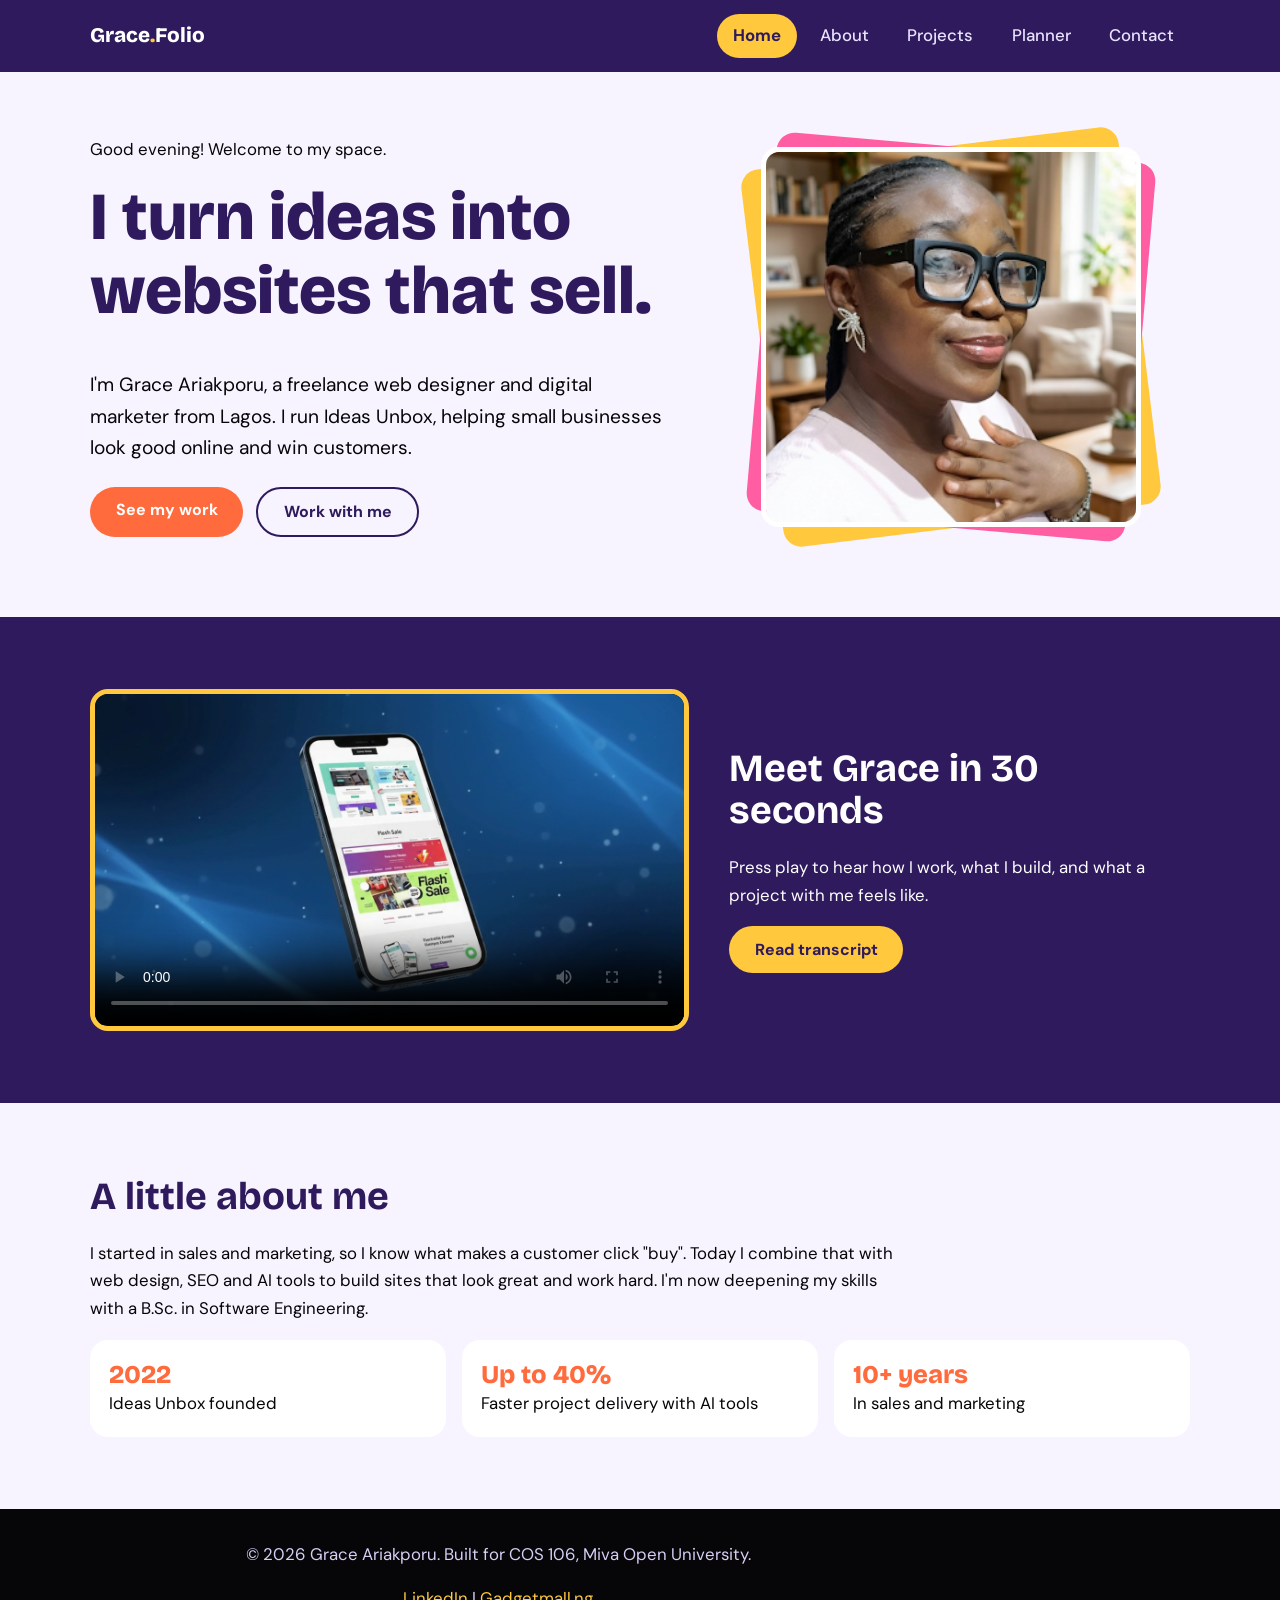
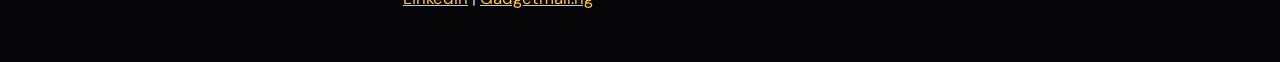
==== index.html @ b6c4aa66 "Add files via upload" ====
<!doctype html>
<html lang="en">
  <head>
    <meta charset="UTF-8" />
    <meta name="viewport" content="width=device-width, initial-scale=1" />
    <meta
      name="description"
      content="Grace Ariakporu: web designer, digital marketer and Software Engineering student."
    />
    <title>Home | Grace folio</title>
    <link rel="preconnect" href="https://fonts.googleapis.com" />
    <link rel="preconnect" href="https://fonts.gstatic.com" crossorigin />
    <link
      href="https://fonts.googleapis.com/css2?family=Bricolage+Grotesque:wght@500;700;800&family=DM+Sans:wght@400;500;700&display=swap"
      rel="stylesheet"
    />
    <link rel="stylesheet" href="css/style.css" />
  </head>
  <body>
    <a class="skip" href="#main " hidden >Skip to content</a>
    <header class="site-header">
      <div class="container nav-bar">
        <a class="logo" href="index.html">Grace<span>.</span>Folio</a>
        <button
          class="menu-btn"
          id="menuBtn"
          aria-expanded="false"
          aria-controls="navLinks"
        >
          Menu
        </button>
        <nav aria-label="Main navigation">
          <ul class="nav-links" id="navLinks">
            <li><a href="index.html" aria-current="page">Home</a></li>
            <li><a href="about.html">About</a></li>
            <li><a href="projects.html">Projects</a></li>
            <li><a href="planner.html">Planner</a></li>
            <li><a href="contact.html">Contact</a></li>
          </ul>
        </nav>
      </div>
    </header>
    <main id="main">
      <section class="hero">
        <div class="container hero-grid">
          <div>
            <p id="greeting">Welcome to my space.</p>
            <h1>I turn ideas into websites that sell.</h1>
            <p class="lead">
              I'm Grace Ariakporu, a freelance web designer and digital marketer
              from Lagos. I run Ideas Unbox, helping small businesses look good
              online and win customers.
            </p>
            <div class="btn-row">
              <a class="btn" href="projects.html">See my work</a>
              <a class="btn ghost" href="contact.html">Work with me</a>
            </div>
          </div>
          <div class="photo-box">
            <img
              src="img/myprofile 3.png"
              alt="Portrait of Grace Ariakporu"
              width="600"
              height="600"
            />
          </div>
        </div>
      </section>

      <section class="video-band" aria-labelledby="video-h">
        <div class="container video-grid">
          <div class="video-frame">
            <video
              controls
              preload="metadata"
              poster="img/vd-place-holder 2.jpeg"
            >
              <source src="video/meetgrace.mp4" type="video/mp4" />
              <track
                kind="captions"
                src="video/meetgrace.mp4"
                srclang="en"
                label="English"
              />
              Your browser does not support the video tag.
            </video>
          </div>
          <div>
            <h2 id="video-h">Meet Grace in 30 seconds</h2>
            <p>
              Press play to hear how I work, what I build, and what a project
              with me feels like.
            </p>
            <button class="btn alt" id="transcriptBtn" type="button">
              Read transcript
            </button>
            <div class="transcript" id="transcript" hidden>
              <p>
                Hi, I’m Grace Ariakporu, and welcome to my portfolio.
                I’m a web designer and digital marketer based in Lagos, and the founder of Ideas Unbox
                ,I run the web operations of Gadgetmall, an online store I help keep running smoothly.
                I build responsive websites that help small businesses grow, From SEO to e-commerce design,
                 I turn ideas into results. I’m now studying Software Engineering at Miva Open University, 
                 building on my design skills with code. Take a look around, and let’s build something together.

               
              </p>
            </div>
          </div>
        </div>
      </section>

      <section aria-labelledby="bio-h">
        <div class="container">
          <h2 id="bio-h">A little about me</h2>
          <p>
            I started in sales and marketing, so I know what makes a customer
            click "buy". Today I combine that with web design, SEO and AI tools
            to build sites that look great and work hard. I'm now deepening my
            skills with a B.Sc. in Software Engineering.
          </p>
          <div class="stat-row">
            <div class="stat"><strong>2022</strong>Ideas Unbox founded</div>
            <div class="stat">
              <strong>Up to 40%</strong>Faster project delivery with AI tools
            </div>
            <div class="stat">
              <strong>10+ years</strong>In sales and marketing
            </div>
          </div>
        </div>
      </section>
    </main>
    <footer class="site-footer">
      <div class="container">
        <p>
          &copy; <span id="year">2026</span> Grace Ariakporu. Built for COS 106,
          Miva Open University.
        </p>
        <p>
          <a href="https://www.linkedin.com/in/grace-ariakporu/">LinkedIn</a> |
          <a href="https://www.gadgetmall.ng">Gadgetmall.ng</a>
        </p>
      </div>
    </footer>
    <script src="js/main.js"></script>
  </body>
</html>
---- css/style.css ----
/* ===== Design tokens: Ideas Unbox palette ===== */
:root {
  --plum: #2e1a5c;
  --ink: #060508;
  --tangerine: #ff6b3d;
  --sun: #ffc83d;
  --teal: #0fa899;
  --pink: #ff5fa2;
  --paper: #f7f4ff;
  --white: #fff;
  --radius: 18px;
  --max: 1100px;
  --font-display: "Bricolage Grotesque", system-ui, sans-serif;
  --font-body: "DM Sans", system-ui, sans-serif;
}
*,
*::before,
*::after {
  box-sizing: border-box;
}
html {
  scroll-behavior: smooth;
}
body {
  margin: 0;
  font-family: var(--font-body);
  color: var(--ink);
  background: var(--paper);
  line-height: 1.65;
  font-size: 1.05rem;
}
img,
video {
  max-width: 100%;
  display: block;
}
h1,
h2,
h3 {
  font-family: var(--font-display);
  line-height: 1.1;
  margin: 0 0 0.6em;
  color: var(--plum);
}
h1 {
  font-size: clamp(2.4rem, 6vw, 4.2rem);
  font-weight: 800;
}
h2 {
  font-size: clamp(1.7rem, 3.5vw, 2.4rem);
  font-weight: 700;
}
h3 {
  font-size: 1.3rem;
}
p {
  margin: 0 0 1em;
  max-width: 68ch;
}
a {
  color: var(--plum);
}
:focus-visible {
  outline: 3px solid var(--tangerine);
  outline-offset: 3px;
}
.container {
  width: min(var(--max), 92%);
  margin-inline: auto;
}
section {
  padding: 4.5rem 0;
}
.skip {
  position: absolute;
  left: -999px;
}
.skip:focus {
  left: 1rem;
  top: 1rem;
  background: var(--sun);
  padding: 0.5rem 1rem;
  z-index: 99;
}

/* ===== Header and navigation ===== */
.site-header {
  background: var(--plum);
  position: sticky;
  top: 0;
  z-index: 50;
}
.nav-bar {
  display: flex;
  align-items: center;
  justify-content: space-between;
  padding: 0.9rem 0;
}
.logo {
  font-family: var(--font-display);
  font-weight: 800;
  font-size: 1.3rem;
  color: var(--white);
  text-decoration: none;
}
.logo span {
  color: var(--sun);
}
.nav-links {
  display: flex;
  gap: 0.4rem;
  list-style: none;
  margin: 0;
  padding: 0;
}
.nav-links a {
  display: block;
  padding: 0.5rem 1rem;
  border-radius: 999px;
  color: #e9e2ff;
  text-decoration: none;
  font-weight: 500;
  transition:
    background 0.25s,
    color 0.25s;
}
.nav-links a:hover {
  background: rgba(255, 255, 255, 0.12);
  color: var(--white);
}
.nav-links a[aria-current="page"] {
  background: var(--sun);
  color: var(--plum);
  font-weight: 700;
}
.menu-btn {
  display: none;
  background: none;
  border: 2px solid var(--sun);
  color: var(--sun);
  border-radius: 10px;
  padding: 0.4rem 0.8rem;
  font: inherit;
  cursor: pointer;
}

/* ===== Buttons ===== */
.btn {
  display: inline-block;
  padding: 0.8rem 1.6rem;
  border-radius: 999px;
  border: 0;
  background: var(--tangerine);
  color: var(--white);
  font: 700 1rem var(--font-body);
  text-decoration: none;
  cursor: pointer;
  transition:
    transform 0.2s,
    box-shadow 0.2s,
    background 0.2s;
}
.btn:hover {
  transform: translateY(-3px);
  box-shadow: 0 8px 0 var(--plum);
}
.btn.alt {
  background: var(--sun);
  color: var(--plum);
}
.btn.ghost {
  background: transparent;
  color: var(--plum);
  border: 2px solid var(--plum);
}
.btn-row {
  display: flex;
  flex-wrap: wrap;
  gap: 0.8rem;
  margin-top: 1.4rem;
}

/* ===== Hero ===== */
.hero {
  padding: 4rem 0 5rem;
}
.hero-grid {
  display: grid;
  grid-template-columns: 1.2fr 1fr;
  gap: 3rem;
  align-items: center;
}
.hero .lead {
  font-size: 1.2rem;
}
.photo-box {
  position: relative;
  width: min(380px, 100%);
  margin-inline: auto;
  aspect-ratio: 1;
  animation: settle 1s cubic-bezier(0.2, 0.9, 0.3, 1.2) both;
}
.photo-box::before,
.photo-box::after {
  content: "";
  position: absolute;
  inset: 0;
  border-radius: var(--radius);
}
.photo-box::before {
  background: var(--sun);
  transform: rotate(-7deg);
}
.photo-box::after {
  background: var(--pink);
  transform: rotate(5deg);
}
.photo-box img {
  position: relative;
  z-index: 1;
  width: 100%;
  height: 100%;
  object-fit: cover;
  border-radius: var(--radius);
  border: 5px solid var(--white);
  background: var(--white);
}
@keyframes settle {
  from {
    transform: rotate(-12deg) scale(0.85);
    opacity: 0;
  }
  to {
    transform: none;
    opacity: 1;
  }
}

/* ===== Video ===== */
.video-band {
  background: var(--plum);
  color: var(--white);
}
.video-band h2 {
  color: var(--white);
}
.video-grid {
  display: grid;
  grid-template-columns: 1.3fr 1fr;
  gap: 2.5rem;
  align-items: center;
}
.video-frame {
  border-radius: var(--radius);
  overflow: hidden;
  border: 5px solid var(--sun);
  background: #000;
}
.video-frame video {
  width: 100%;
}
.transcript {
  background: rgba(255, 255, 255, 0.08);
  padding: 1rem 1.2rem;
  border-radius: 12px;
  font-size: 0.95rem;
}

/* ===== Cards and grids ===== */
.grid-3 {
  display:table-row-group;
  grid-template-columns: repeat(auto-fit, minmax(250px, 2fr));
  gap: 2.5rem;
}
.card {
  background: var(--white);
  border-radius: var(--radius);
  overflow: hidden;
  border-top: 8px solid var(--tangerine);
  transition:
    transform 0.25s,
    box-shadow 0.25s;
}
.card:nth-child(2) {
  border-top-color: var(--teal);
}
.card:nth-child(3) {
  border-top-color: var(--pink);
}
.card:hover {
  transform: translateY(-6px);
  box-shadow: 0 14px 0 rgba(46, 26, 92, 0.12);
}
.card-body {
  padding: 1.6rem;
}
.card img {
  width: 100%;
  aspect-ratio: 16/10;
  object-fit: cover;
}
.tags {
  display: flex;
  flex-wrap: wrap;
  gap: 0.4rem;
  list-style: none;
  padding: 0;
  margin: 0 0 1rem;
}
.tags li {
  background: var(--paper);
  border-radius: 999px;
  padding: 0.15rem 0.7rem;
  font-size: 0.85rem;
  font-weight: 500;
}
.stat-row {
  display: grid;
  grid-template-columns: repeat(auto-fit, minmax(180px, 1fr));
  gap: 1rem;
}
.stat {
  background: var(--white);
  padding: 1.2rem;
  border-radius: var(--radius);
}
.stat strong {
  display: block;
  font: 800 1.6rem var(--font-display);
  color: var(--tangerine);
}

/* ===== About page ===== */
.page-head {
  padding: 3.5rem 0 1rem;
}
.split {
  display: grid;
  grid-template-columns: 1fr 1fr;
  gap: 2.5rem;
}
.timeline {
  list-style: none;
  padding: 0;
  margin: 0;
  border-left: 4px solid var(--sun);
}
.timeline li {
  padding: 0 0 1.4rem 1.4rem;
  position: relative;
}
.timeline li::before {
  content: "";
  position: absolute;
  left: -12px;
  top: 0.4rem;
  width: 20px;
  height: 20px;
  border-radius: 50%;
  background: var(--tangerine);
  border: 4px solid var(--paper);
}
.timeline small {
  color: var(--teal);
  font-weight: 700;
}
.table-wrap {
  overflow-x: auto;
}
table {
  width: 100%;
  border-collapse: collapse;
  background: var(--white);
  border-radius: var(--radius);
  overflow: hidden;
}
caption {
  text-align: left;
  font-weight: 700;
  padding: 0.6rem 0;
}
th,
td {
  padding: 0.8rem 1rem;
  text-align: left;
  border-bottom: 1px solid #e6dffa;
}
th {
  background: var(--plum);
  color: var(--white);
}
.bullets li {
  margin-bottom: 0.4rem;
}

/* ===== Planner ===== */
.planner-card {
  background: var(--white);
  border-radius: var(--radius);
  padding: 1.6rem;
  border-top: 8px solid var(--teal);
}
.task-form {
  display: grid;
  grid-template-columns: 2fr 1fr 1fr auto;
  gap: 0.7rem;
  align-items: end;
}
label {
  font-weight: 700;
  font-size: 0.9rem;
  display: block;
  margin-bottom: 0.25rem;
}
input,
select,
textarea {
  width: 100%;
  padding: 0.7rem 0.9rem;
  border: 2px solid #cfc4f0;
  border-radius: 12px;
  font: inherit;
  background: var(--white);
  color: var(--ink);
}
input:focus,
select:focus,
textarea:focus {
  border-color: var(--tangerine);
  outline: none;
}
.task-list {
  list-style: none;
  padding: 0;
  margin: 1.4rem 0 0;
}
.task {
  display: flex;
  align-items: center;
  gap: 0.9rem;
  padding: 0.9rem 1rem;
  border-radius: 14px;
  background: var(--paper);
  margin-bottom: 0.6rem;
  border-left: 6px solid var(--teal);
  transition:
    opacity 0.3s,
    transform 0.3s;
}
.task.high {
  border-left-color: var(--tangerine);
}
.task.low {
  border-left-color: var(--sun);
}
.task.urgent {
  border-left-color: var(--pink);
}
.task .medium {
  border-left-color: var(--teal);
}
.task input[type="checkbox"] {
  width: 22px;
  height: 22px;
  accent-color: var(--teal);
  flex: none;
}
.task .info {
  flex: 1;
}
.task .due {
  font-size: 0.85rem;
  color: #5b4c86;
}
.task.done .title {
  text-decoration: line-through;
  opacity: 0.55;
}
.task.removing {
  opacity: 0;
  transform: translateX(30px);
}
.del {
  background: none;
  border: 2px solid var(--pink);
  color: var(--pink);
  border-radius: 10px;
  padding: 0.3rem 0.7rem;
  font-weight: 700;
  cursor: pointer;
  transition:
    background 0.2s,
    color 0.2s;
}
.del:hover {
  background: var(--pink);
  color: var(--white);
}
.planner-meta {
  display: flex;
  justify-content: space-between;
  flex-wrap: wrap;
  gap: 0.6rem;
  margin-top: 1rem;
  font-weight: 500;
}
.empty {
  text-align: center;
  padding: 1.5rem;
  color: #5b4c86;
}

/* ===== Contact ===== */
.contact-grid {
  display: grid;
  grid-template-columns: 1.2fr 1fr;
  gap: 2.5rem;
}
.field {
  margin-bottom: 1.1rem;
}
.error {
  color: #c8213f;
  font-size: 0.88rem;
  min-height: 1.2em;
  margin: 0.25rem 0 0;
}
.invalid {
  border-color: #c8213f;
}
.success {
  background: var(--teal);
  color: var(--white);
  padding: 1rem 1.2rem;
  border-radius: 12px;
  margin-top: 1rem;
}
.info-list {
  list-style: none;
  padding: 0;
}
.info-list li {
  margin-bottom: 0.8rem;
}

/* ===== Footer ===== */
.site-footer {
  background: var(--ink);
  color: #d8cff5;
  padding: 2rem 0;
  text-align: center;
}
.site-footer a {
  color: var(--sun);
}

/* ===== Responsive ===== */
@media (max-width: 860px) {
  .hero-grid,
  .video-grid,
  .split,
  .contact-grid {
    grid-template-columns: 1fr;
  }
  .task-form {
    grid-template-columns: 1fr;
  }
  .menu-btn {
    display: block;
  }
  .nav-links {
    display: none;
    position: absolute;
    top: 100%;
    left: 0;
    right: 0;
    background: var(--plum);
    flex-direction: column;
    padding: 1rem 4%;
  }
  .nav-links.open {
    display: flex;
  }
  section {
    padding: 3rem 0;
  }
}
@media (prefers-reduced-motion: reduce) {
  * {
    animation: none !important;
    transition: none !important;
  }
}
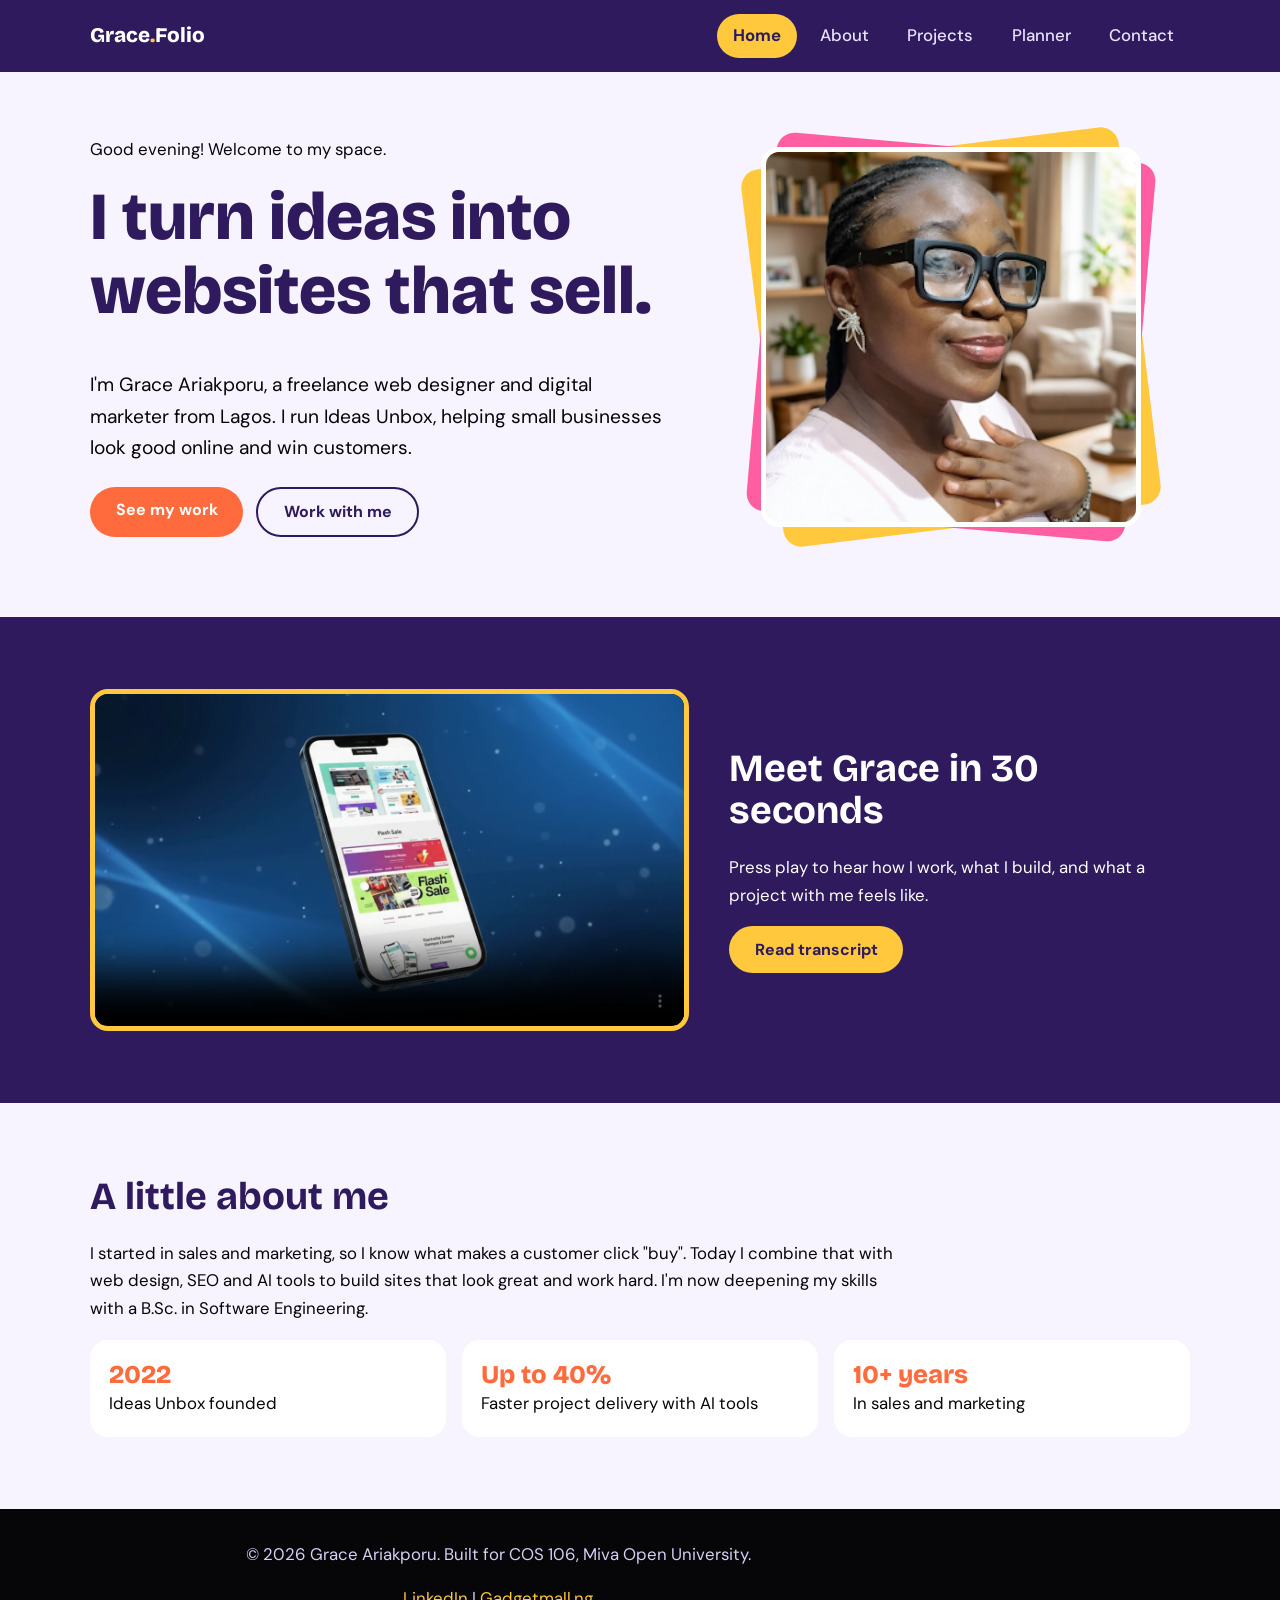
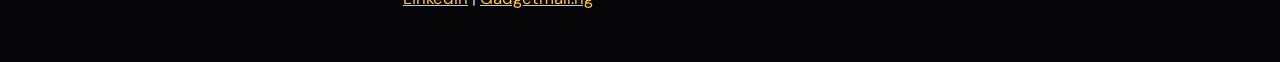
==== commit 74a7c472: "Update index.html" ====
--- a/index.html
+++ b/index.html
@@ -58,7 +58,7 @@
           </div>
           <div class="photo-box">
             <img
-              src="img/myprofile 3.png"
+              src="img/myprofile-3.png"
               alt="Portrait of Grace Ariakporu"
               width="600"
               height="600"
@@ -73,7 +73,7 @@
             <video
               controls
               preload="metadata"
-              poster="img/vd-place-holder 2.jpeg"
+              poster="img/vd-place-holder-2.jpeg"
             >
               <source src="video/meetgrace.mp4" type="video/mp4" />
               <track
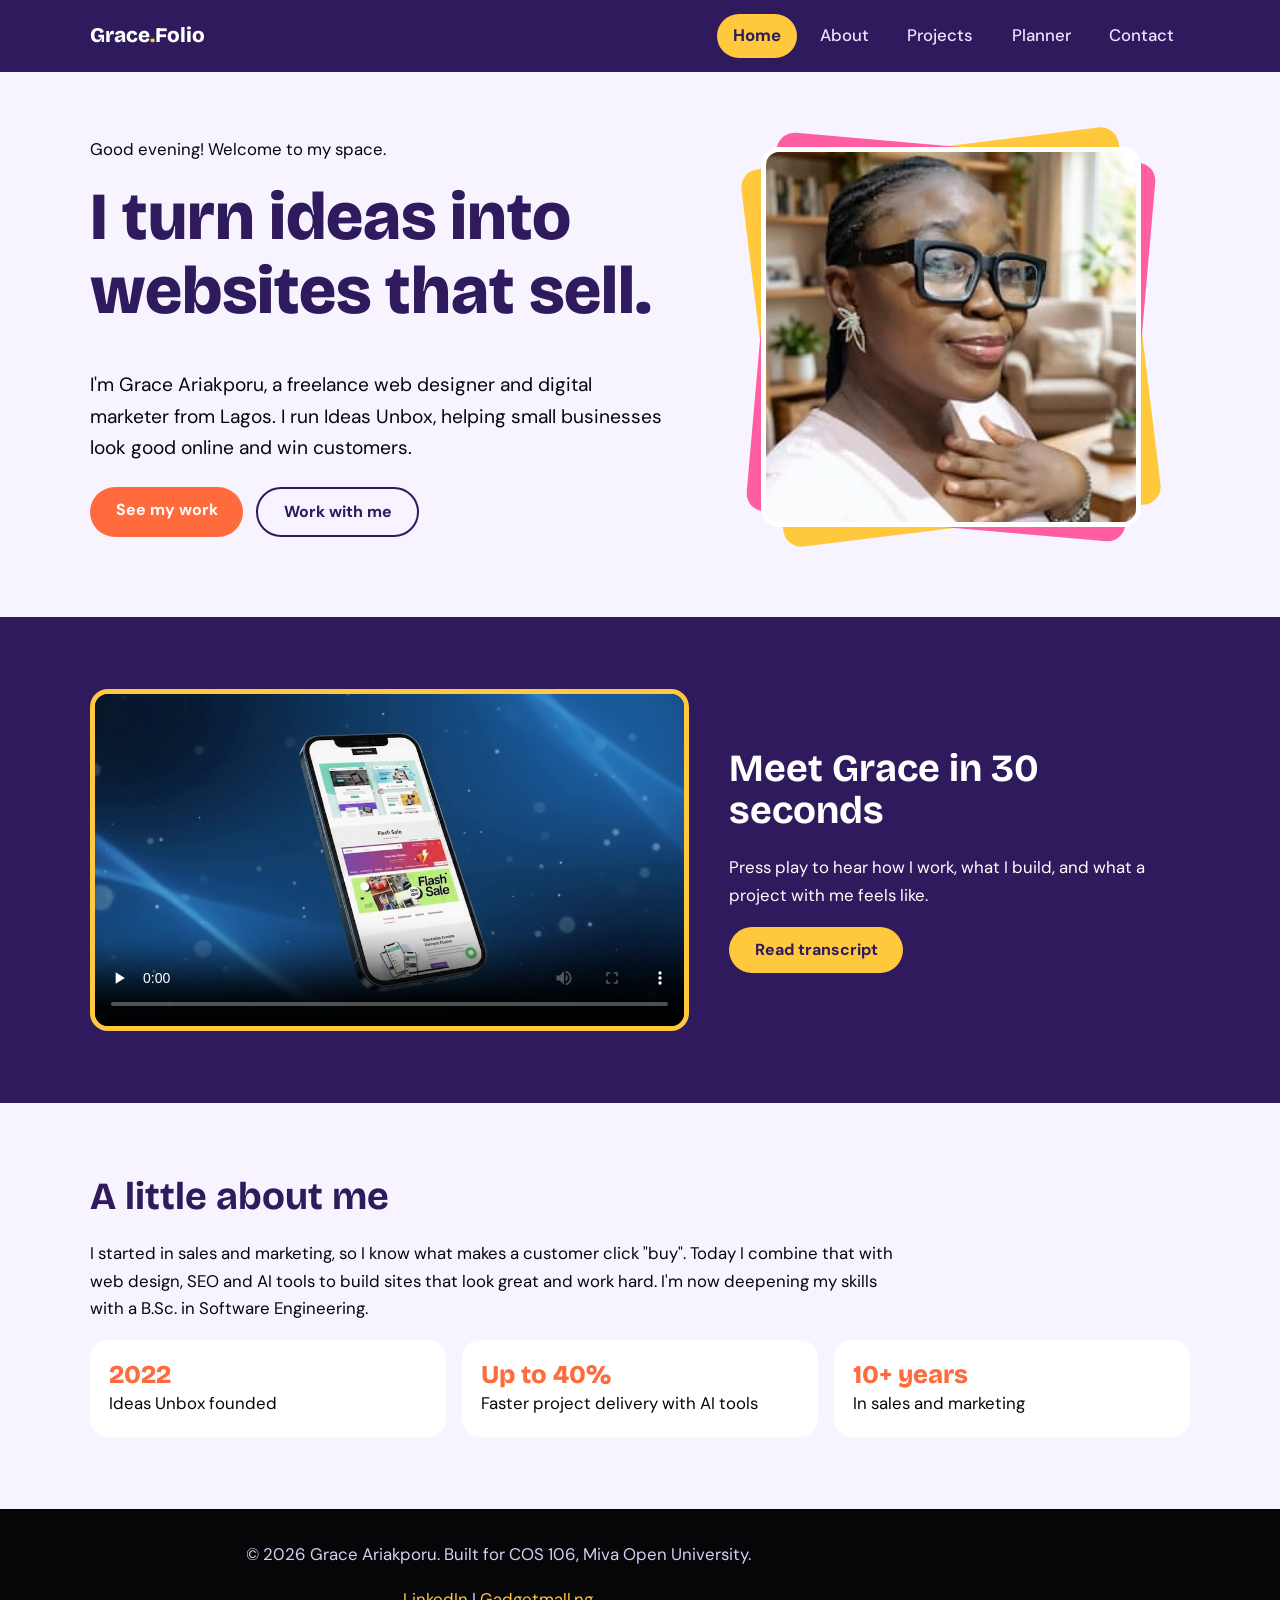
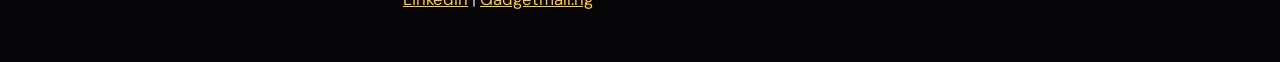
==== commit ef2019fd: "Update index.html" ====
--- a/index.html
+++ b/index.html
@@ -58,10 +58,11 @@
           </div>
           <div class="photo-box">
             <img
-              src="img/myprofile-3.png"
+              src="img/myprofile-3.jpg"
               alt="Portrait of Grace Ariakporu"
               width="600"
               height="600"
+              fetchpriority="high"
             />
           </div>
         </div>
@@ -72,8 +73,8 @@
           <div class="video-frame">
             <video
               controls
-              preload="metadata"
-              poster="img/vd-place-holder-2.jpeg"
+              preload="none"
+              poster="img/vd-place-holder-2.jpg"
             >
               <source src="video/meetgrace.mp4" type="video/mp4" />
               <track
--- a/css/style.css
+++ b/css/style.css
@@ -142,6 +142,7 @@
   padding: 0.4rem 0.8rem;
   font: inherit;
   cursor: pointer;
+  margin-left: 8rem;
 }
 
 /* ===== Buttons ===== */
@@ -267,9 +268,9 @@
 }
 
 /* ===== Cards and grids ===== */
-.grid-3 {
-  display:table-row-group;
-  grid-template-columns: repeat(auto-fit, minmax(250px, 2fr));
+  .grid-3 {
+  display: grid;
+  grid-template-columns: repeat(auto-fit, minmax(260px, 1fr));
   gap: 2.5rem;
 }
 .card {
@@ -296,6 +297,7 @@
 }
 .card img {
   width: 100%;
+  height: auto;
   aspect-ratio: 16/10;
   object-fit: cover;
 }
@@ -456,7 +458,7 @@
 .task.urgent {
   border-left-color: var(--pink);
 }
-.task .medium {
+.task.medium {
   border-left-color: var(--teal);
 }
 .task input[type="checkbox"] {
@@ -590,4 +592,7 @@
     animation: none !important;
     transition: none !important;
   }
-}
+   @media (max-width: 560px) {
+     th, td { padding: .6rem .5rem; font-size: .9rem; }
+   }
+}
